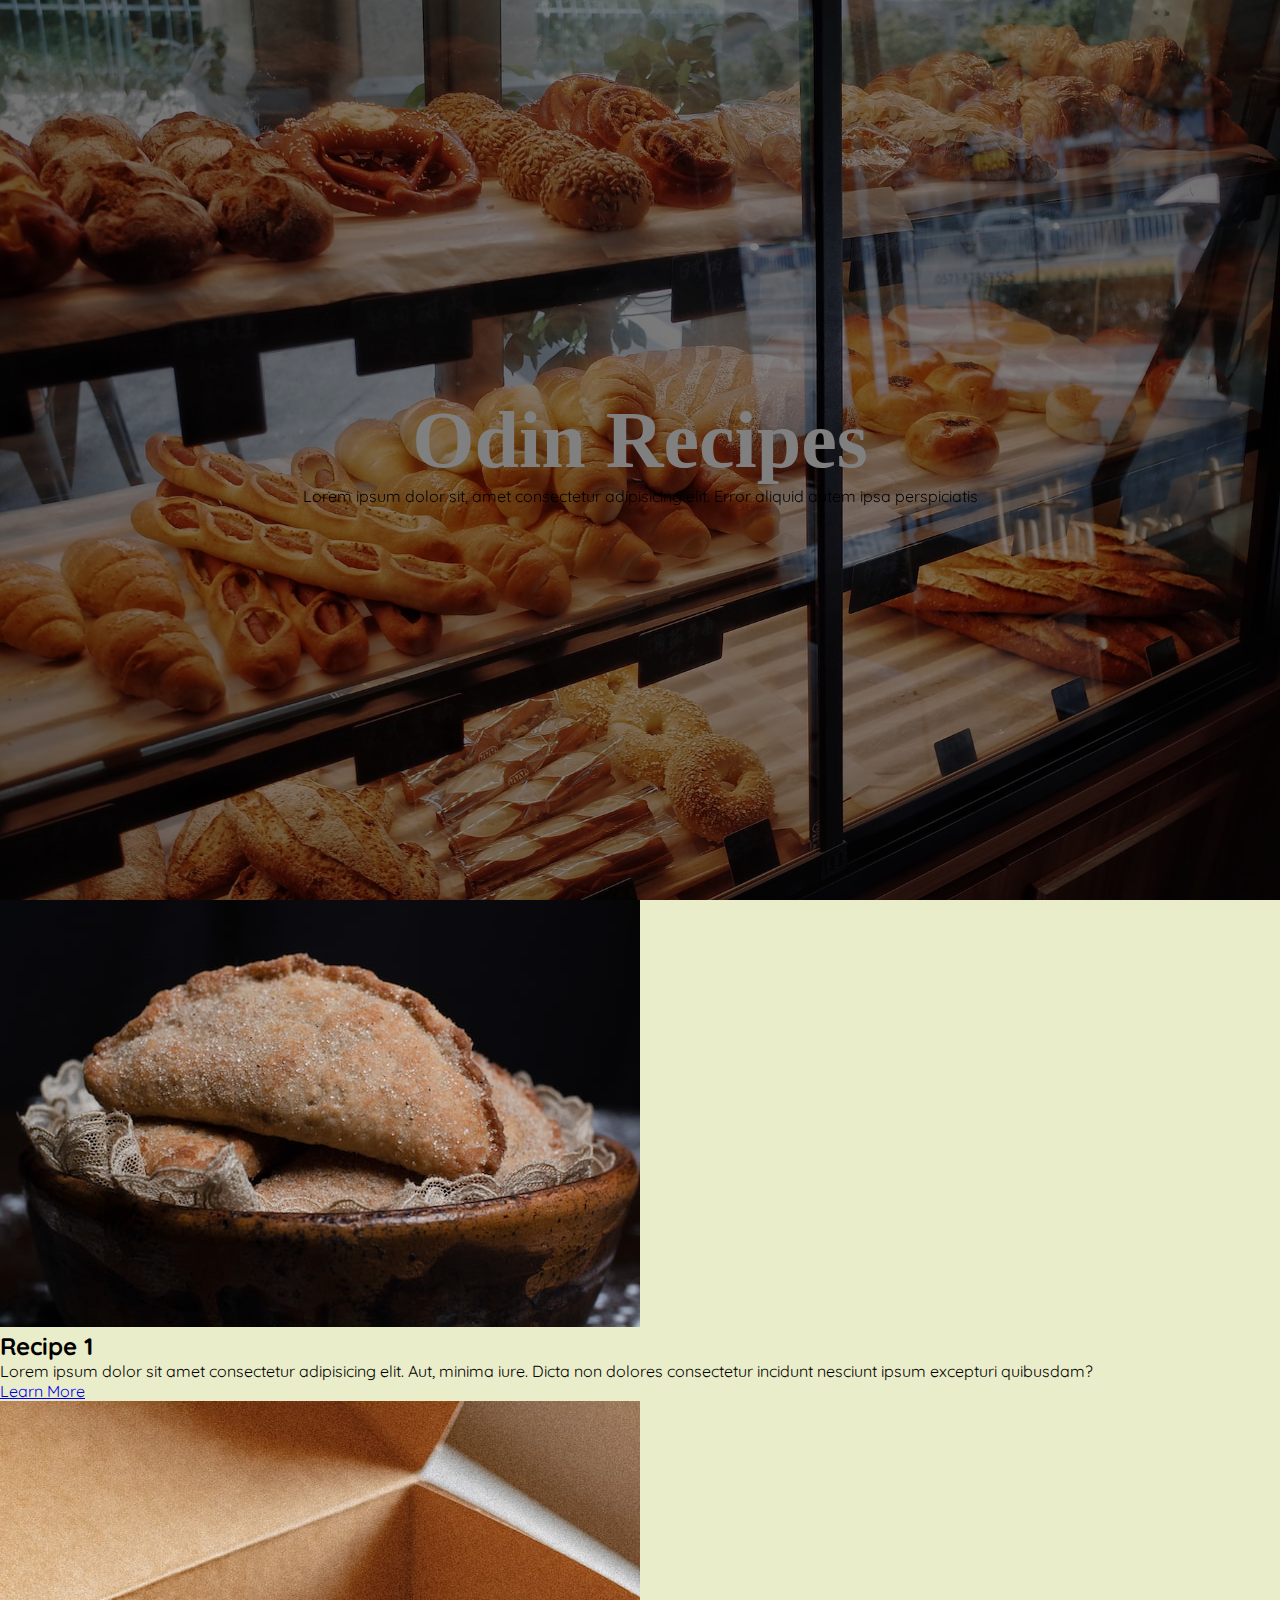
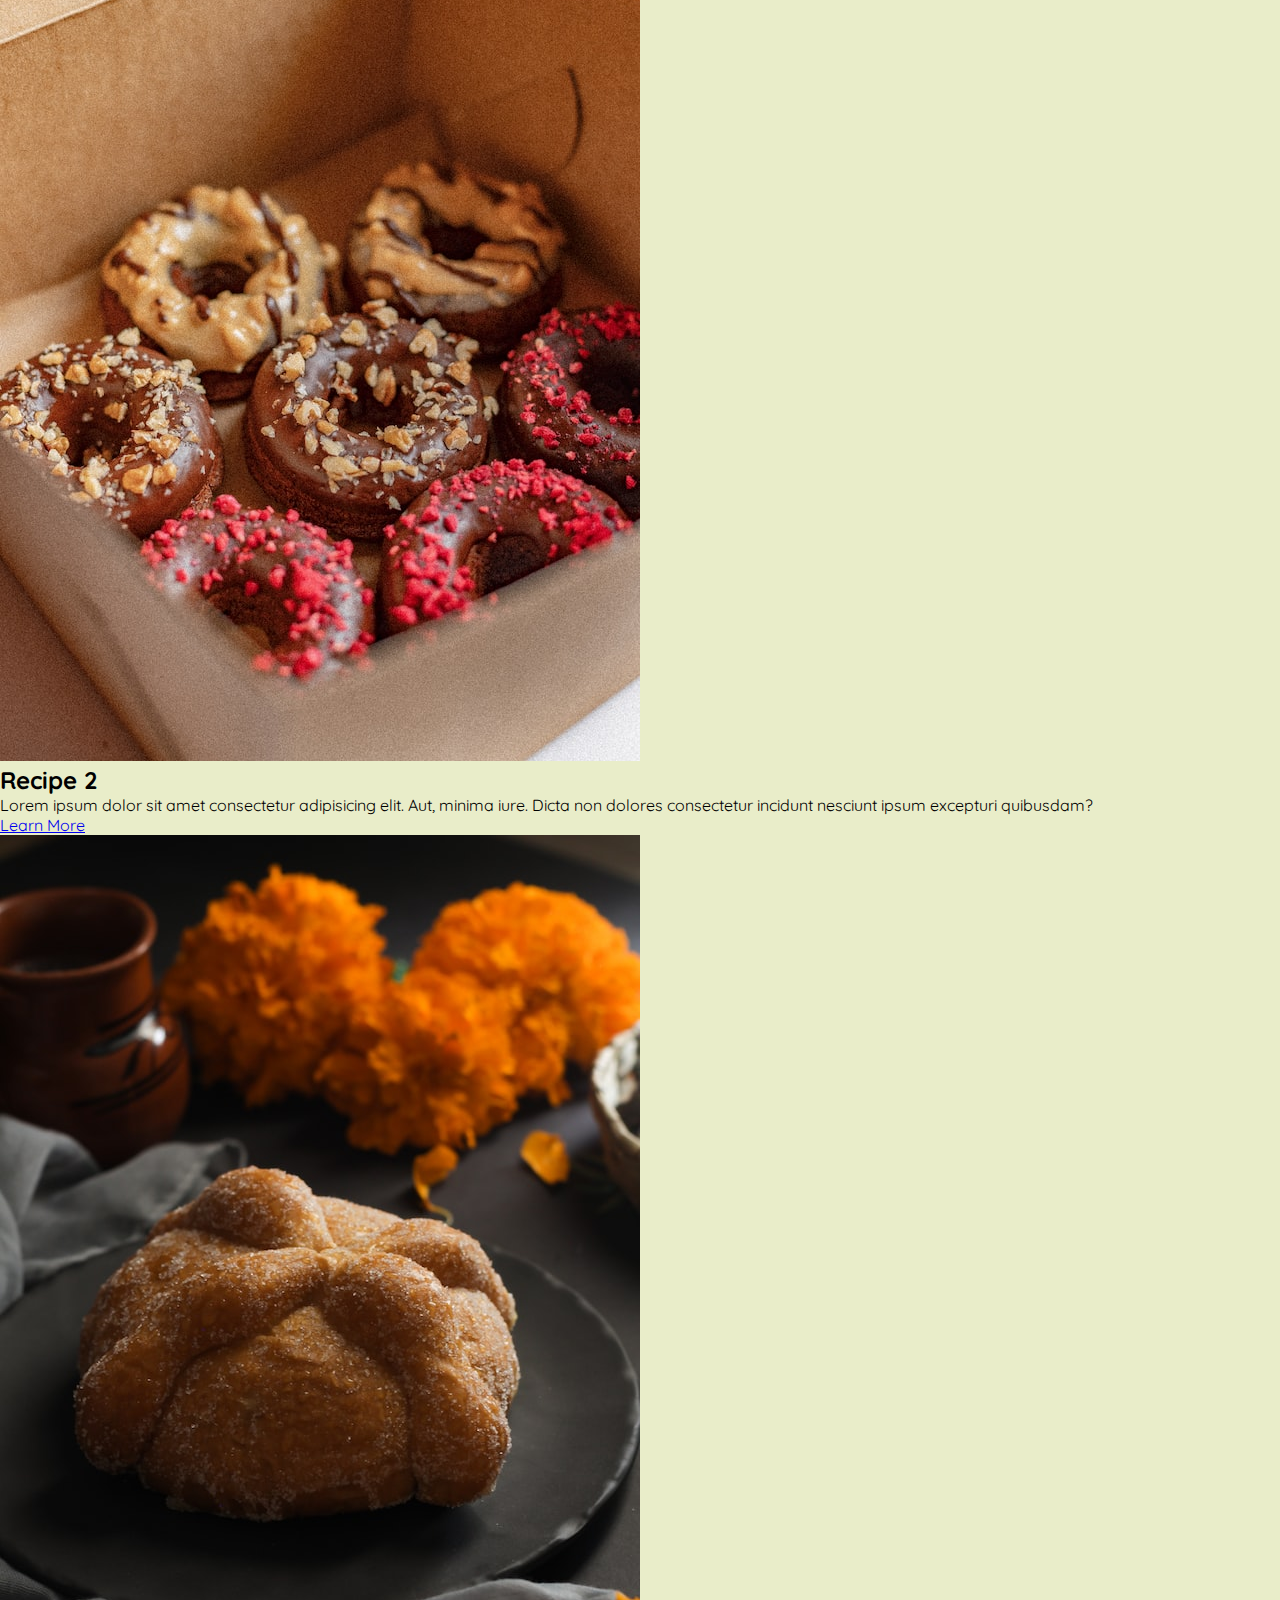
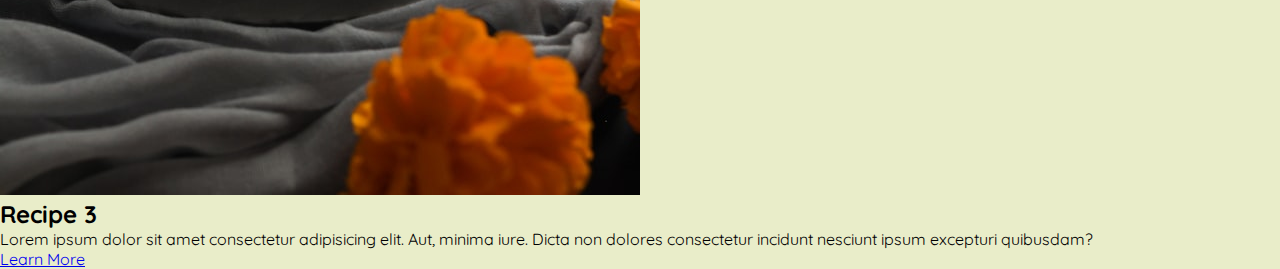
==== index.html @ 7fd89d57 "initial commit, add general structure of the page" ====
<!DOCTYPE html>
<html lang="en">

<head>
    <meta charset="UTF-8" />
    <meta http-equiv="X-UA-Compatible" content="IE=edge" />
    <meta name="viewport" content="width=device-width, initial-scale=1.0" />

    <link rel="preconnect" href="https://fonts.googleapis.com">
    <link rel="preconnect" href="https://fonts.gstatic.com" crossorigin>
    <link href="https://fonts.googleapis.com/css2?family=Merienda+One&family=Quicksand:wght@400;700&display=swap"
        rel="stylesheet">

    <link rel="stylesheet" href="styles.css">

    <title>Odin Recipes</title>
</head>

<body>
    <main class="wrapper">
        <section class="hero">  
            <div class="hero-inner">
                <h1 class="recipes-header">Odin Recipes</h1>
                <p>
                    Lorem ipsum dolor sit, amet consectetur adipisicing elit. Error aliquid autem ipsa perspiciatis
                </p>
            </div>
        </section>
        <section class="section section-1">
            <article class="recipe recipe-1">
                <!-- Here goes the img of recipe 1 -->
                <img src="./images/grecia-cristina-campero-arizpe-rPimkzt9zKE-unsplash.jpg" alt="empanada">
                <div class="description-container">
                    <h2 class="title-recipe">Recipe 1</h2>
                    <p class="description-recipe">
                        Lorem ipsum dolor sit amet consectetur adipisicing elit. Aut, minima
                        iure. Dicta non dolores consectetur incidunt nesciunt ipsum
                        excepturi quibusdam?
                    </p>
                    <a href="./recipes/recipe1.html" class="btn btn-1">Learn More</a>
                </div>
            </article>
        </section>

        <section class="section section-2">
            <article class="recipe recipe-2">
                <!-- Here goes the img of recipe 2 -->
                <img src="./images/aneta-voborilova-c8ovzYe3z0s-unsplash.jpg" alt="Donuts" class="img-2">
                <div class="description-container">
                    <h2 class="title-recipe">Recipe 2</h2>
                    <p class="description-recipe">
                        Lorem ipsum dolor sit amet consectetur adipisicing elit. Aut, minima
                        iure. Dicta non dolores consectetur incidunt nesciunt ipsum
                        excepturi quibusdam?
                    </p>
                    <a href="#" class="btn btn-2">Learn More</a>
                </div>
            </article>
        </section>

        <section class="section section-3">
            <article class="recipe recipe-3">
                <!-- Here goes the img of recipe 3 -->
                <img src="./images/fernanda-martinez-15DE6CUXjVM-unsplash.jpg" alt="pan de muerto" class="img-3">
                <div class="description-container">
                    <h2 class="title-recipe">Recipe 3</h2>
                    <p class="description-recipe">
                        Lorem ipsum dolor sit amet consectetur adipisicing elit. Aut, minima
                        iure. Dicta non dolores consectetur incidunt nesciunt ipsum
                        excepturi quibusdam?
                    </p>
                    <a href="#" class="btn btn-3">Learn More</a>
                </div>
            </article>
        </section>
    </main>
</body>

</html>
---- styles.css ----
:root {
    /* fonts for project */
    --title: 'Merienda One', cursive;
    --principalFont: 'Quicksand', sans-serif;;
}

html {
    box-sizing: border-box;
  }
  *, *:before, *:after {
    box-sizing: inherit;
    margin: 0;
    padding: 0;
}

body {
    background-color: #e9edc9;
    font-family: var(--principalFont);
}


h1 {
    font-family: var(--title);
}
 
img {
    max-width: 100%;
    height: auto;
 }


/* General Styles */

.hero {
    /* Sizing */
    width: 100vw;
    height: 100vh;
    text-align: center;
    /* Flexbox stuff */
    display: flex;
    justify-content: center;
    align-items: center;

    background-image: url(./images/header.jpg);
    background-size: cover;
    background-position: center center;
    background-repeat: no-repeat;
    background-attachment: fixed;

    filter: brightness(0.5);

}

.hero .recipes-header {
    font-size: 5rem;
    color: white;
}
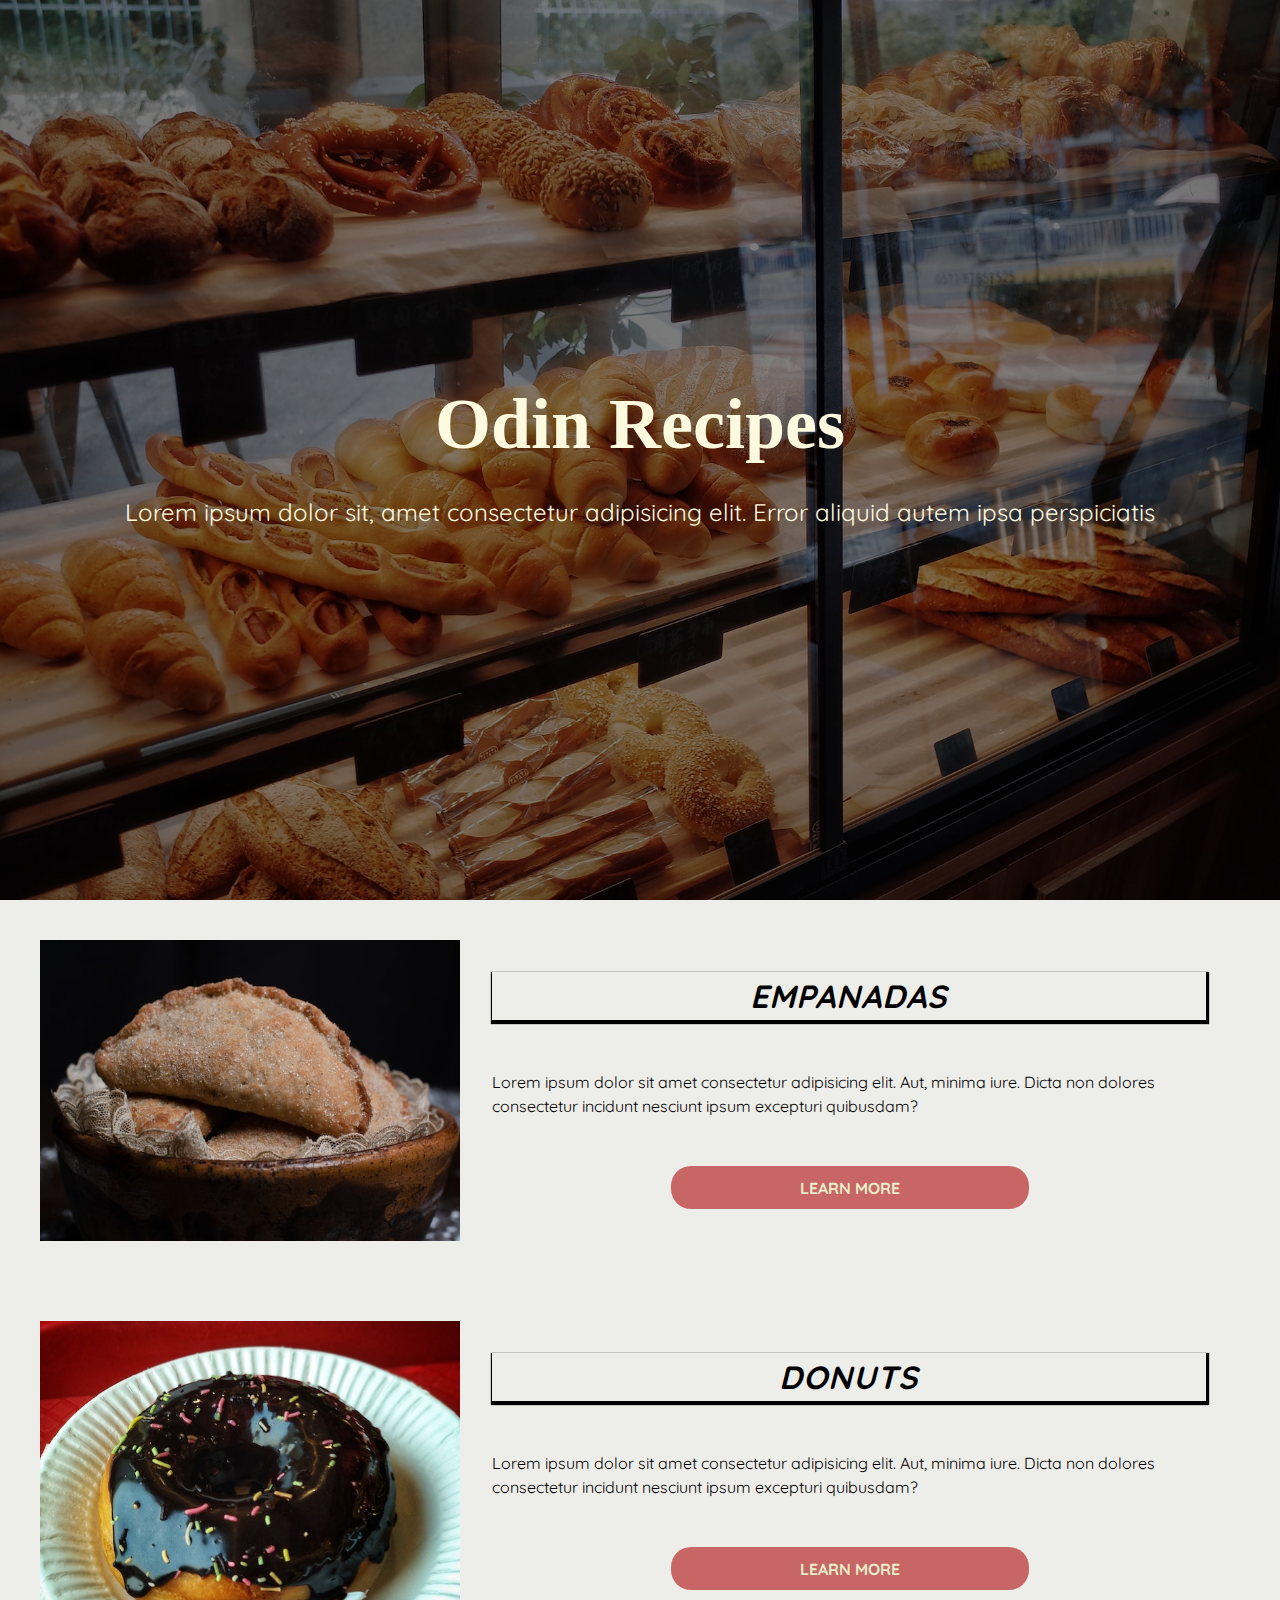
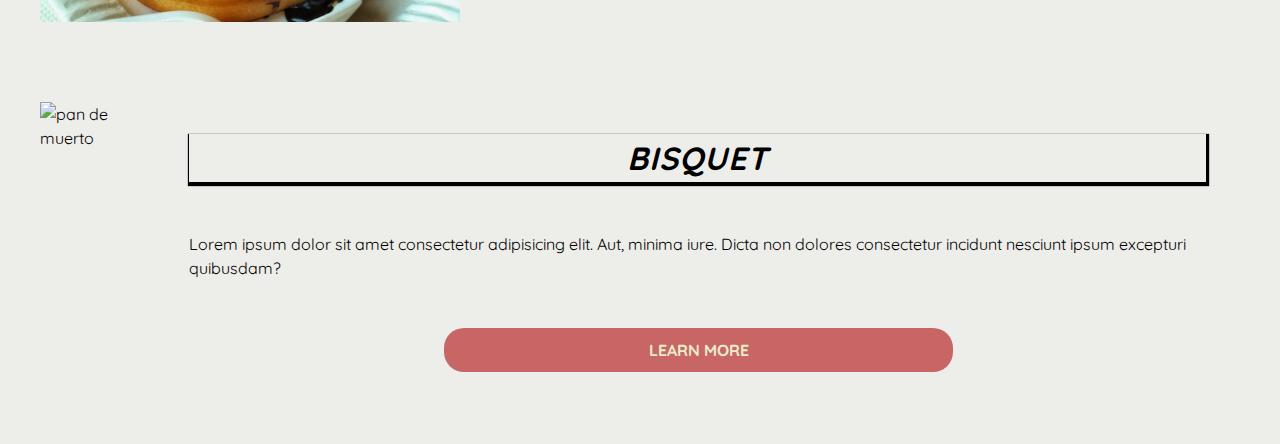
==== commit 3bc8b096: "finish home page" ====
--- a/index.html
+++ b/index.html
@@ -12,8 +12,7 @@
         rel="stylesheet">
 
     <link rel="stylesheet" href="styles.css">
-
-    <title>Odin Recipes</title>
+    <title>Odin</title>
 </head>
 
 <body>
@@ -21,7 +20,7 @@
         <section class="hero">  
             <div class="hero-inner">
                 <h1 class="recipes-header">Odin Recipes</h1>
-                <p>
+                <p class="recipes-description">
                     Lorem ipsum dolor sit, amet consectetur adipisicing elit. Error aliquid autem ipsa perspiciatis
                 </p>
             </div>
@@ -29,9 +28,9 @@
         <section class="section section-1">
             <article class="recipe recipe-1">
                 <!-- Here goes the img of recipe 1 -->
-                <img src="./images/grecia-cristina-campero-arizpe-rPimkzt9zKE-unsplash.jpg" alt="empanada">
+                <img class="img-1" src="./images/grecia-cristina-campero-arizpe-rPimkzt9zKE-unsplash.jpg" alt="empanada">
                 <div class="description-container">
-                    <h2 class="title-recipe">Recipe 1</h2>
+                    <h2 class="title-recipe">Empanadas</h2>
                     <p class="description-recipe">
                         Lorem ipsum dolor sit amet consectetur adipisicing elit. Aut, minima
                         iure. Dicta non dolores consectetur incidunt nesciunt ipsum
@@ -45,9 +44,9 @@
         <section class="section section-2">
             <article class="recipe recipe-2">
                 <!-- Here goes the img of recipe 2 -->
-                <img src="./images/aneta-voborilova-c8ovzYe3z0s-unsplash.jpg" alt="Donuts" class="img-2">
+                <img src="./images/donut3.jpg" alt="Donuts" class="img-2">
                 <div class="description-container">
-                    <h2 class="title-recipe">Recipe 2</h2>
+                    <h2 class="title-recipe">Donuts</h2>
                     <p class="description-recipe">
                         Lorem ipsum dolor sit amet consectetur adipisicing elit. Aut, minima
                         iure. Dicta non dolores consectetur incidunt nesciunt ipsum
@@ -61,9 +60,9 @@
         <section class="section section-3">
             <article class="recipe recipe-3">
                 <!-- Here goes the img of recipe 3 -->
-                <img src="./images/fernanda-martinez-15DE6CUXjVM-unsplash.jpg" alt="pan de muerto" class="img-3">
+                <img src="http://4.bp.blogspot.com/-bN9omKQ76us/VZ3hov6wKSI/AAAAAAAAFpo/fh0OlntKwAg/s1600/Bisquet-Royal.jpg" alt="pan de muerto" class="img-3">
                 <div class="description-container">
-                    <h2 class="title-recipe">Recipe 3</h2>
+                    <h2 class="title-recipe">Bisquet</h2>
                     <p class="description-recipe">
                         Lorem ipsum dolor sit amet consectetur adipisicing elit. Aut, minima
                         iure. Dicta non dolores consectetur incidunt nesciunt ipsum
--- a/styles.css
+++ b/styles.css
@@ -11,11 +11,14 @@
     box-sizing: inherit;
     margin: 0;
     padding: 0;
+    line-height: 1.5;
+    overflow-x: hidden;
 }
 
 body {
-    background-color: #e9edc9;
     font-family: var(--principalFont);
+    min-height: 100vh;
+    background-color: #edede9;
 }
 
 
@@ -28,12 +31,18 @@
     height: auto;
  }
 
+a {
+    display: block;
+    text-transform: uppercase;
+    text-decoration: none;
+    font-weight: bold;
+}
 
-/* General Styles */
+/* Hero Styles */
 
 .hero {
     /* Sizing */
-    width: 100vw;
+    position: relative;
     height: 100vh;
     text-align: center;
     /* Flexbox stuff */
@@ -41,17 +50,120 @@
     justify-content: center;
     align-items: center;
 
+}
+
+.hero::before {
+    content: "";
     background-image: url(./images/header.jpg);
     background-size: cover;
     background-position: center center;
     background-repeat: no-repeat;
     background-attachment: fixed;
-
+    position: absolute;
+    top: 0px;
+    right: 0px;
+    bottom: 0px;
+    left: 0px;
     filter: brightness(0.5);
-
 }
 
-.hero .recipes-header {
-    font-size: 5rem;
-    color: white;
+.hero-inner {
+    padding: 1rem;
+}
+
+.hero .recipes-header{
+    position: relative;
+    color: #fefae0;
+    font-size: 3.5rem;   
+}
+
+.hero .recipes-description {
+    position: relative;
+    color: #fefae0;
+    font-size: 1rem;
+    margin-top: 1rem;
+}
+
+/* Sections */
+
+.section {
+    padding: 1rem;
+}
+
+.description-container {
+    margin-top: 1rem;
+    padding: 1rem;
+}
+
+.title-recipe {
+    letter-spacing: 1px;
+    text-transform: uppercase;
+    text-align: center;
+    border-bottom: 2px solid black;
+    border-right: 2px solid black;
+    box-shadow: 0px 1px 1px 1px;
+    font-style: italic;
+}
+
+.title-recipe, .description-recipe {
+    margin-bottom: 1rem;
+}
+
+/* Buttons */
+
+.btn {
+    background-color: #c86666;
+    width: 50%;
+    margin: 0 auto;
+    text-align: center;
+    color: #e9edc9;
+    padding: 0.3rem;
+    border-radius: 20px;
+    cursor: pointer;
+}
+
+.btn:hover {
+    scale: 1.1;
+    background-color: black;
+}
+
+@media (min-width: 700px) {
+    .hero .recipes-header{
+        font-size: 4.5rem;
+    }
+
+    .hero .recipes-description {
+        font-size: 1.5rem;
+    } 
+
+    .section {
+        padding: 2.5rem;
+    }
+
+    .recipe {
+        display: flex;
+    }
+
+    .description-container {
+        margin-top: 0;
+        padding: 2rem;
+        display: flex;
+        flex-direction: column;
+        justify-content: space-around;
+        gap: 2rem;
+    }    
+
+    .title-recipe {
+        font-size: 2rem;
+    }
+
+    .recipes-description {
+        font-size: 1.5rem;
+    }
+
+    .btn {
+        padding: 0.6rem;
+    }
+
+
 }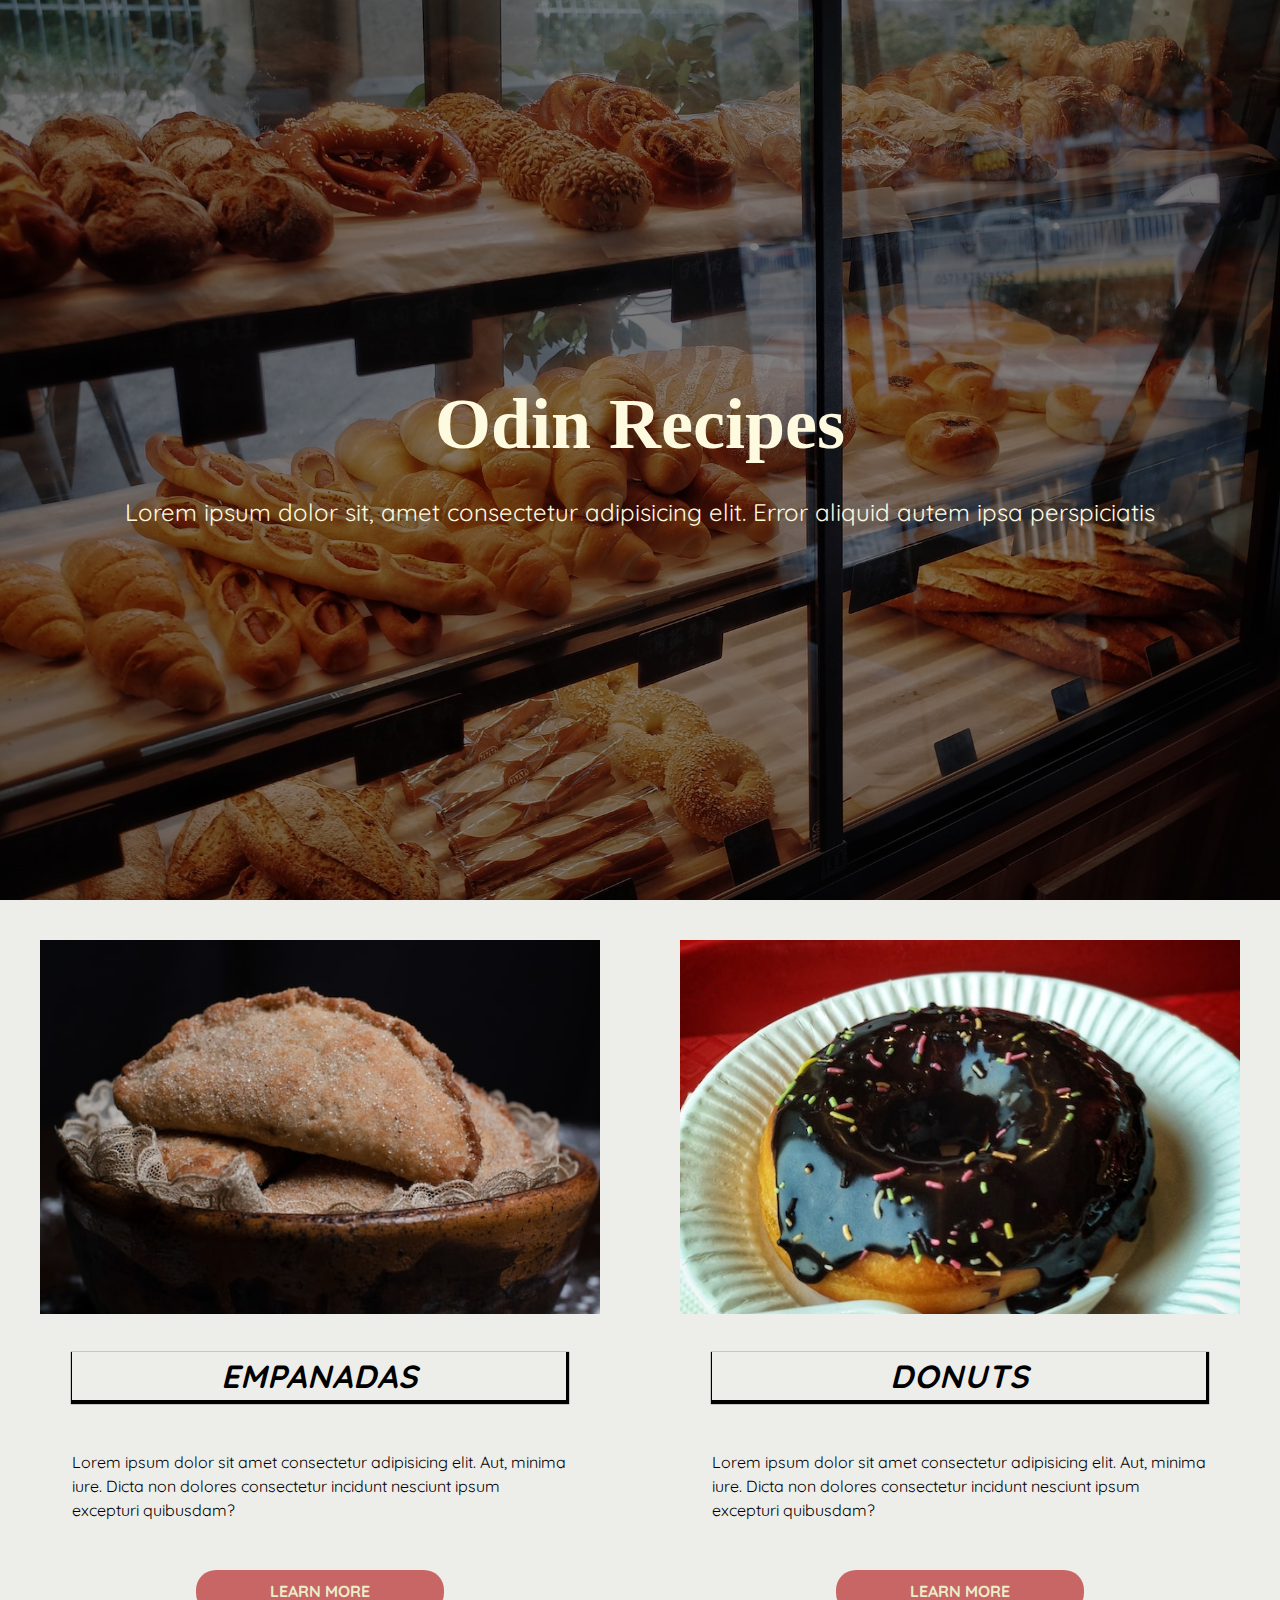
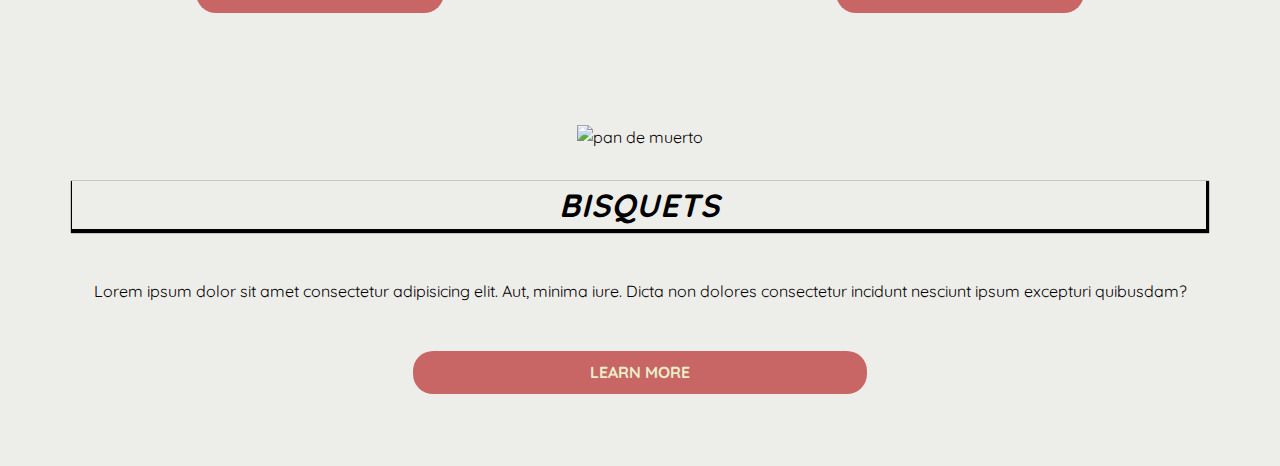
==== commit 2062b833: "change in grid on home page" ====
--- a/index.html
+++ b/index.html
@@ -2,9 +2,9 @@
 <html lang="en">
 
 <head>
-    <meta charset="UTF-8" />
-    <meta http-equiv="X-UA-Compatible" content="IE=edge" />
-    <meta name="viewport" content="width=device-width, initial-scale=1.0" />
+    <meta charset="UTF-8" >
+    <meta http-equiv="X-UA-Compatible" content="IE=edge" >
+    <meta name="viewport" content="width=device-width, initial-scale=1.0" >
 
     <link rel="preconnect" href="https://fonts.googleapis.com">
     <link rel="preconnect" href="https://fonts.gstatic.com" crossorigin>
@@ -25,53 +25,55 @@
                 </p>
             </div>
         </section>
-        <section class="section section-1">
-            <article class="recipe recipe-1">
-                <!-- Here goes the img of recipe 1 -->
-                <img class="img-1" src="./images/grecia-cristina-campero-arizpe-rPimkzt9zKE-unsplash.jpg" alt="empanada">
-                <div class="description-container">
-                    <h2 class="title-recipe">Empanadas</h2>
-                    <p class="description-recipe">
-                        Lorem ipsum dolor sit amet consectetur adipisicing elit. Aut, minima
-                        iure. Dicta non dolores consectetur incidunt nesciunt ipsum
-                        excepturi quibusdam?
-                    </p>
-                    <a href="./recipes/recipe1.html" class="btn btn-1">Learn More</a>
-                </div>
-            </article>
-        </section>
-
-        <section class="section section-2">
-            <article class="recipe recipe-2">
-                <!-- Here goes the img of recipe 2 -->
-                <img src="./images/donut3.jpg" alt="Donuts" class="img-2">
-                <div class="description-container">
-                    <h2 class="title-recipe">Donuts</h2>
-                    <p class="description-recipe">
-                        Lorem ipsum dolor sit amet consectetur adipisicing elit. Aut, minima
-                        iure. Dicta non dolores consectetur incidunt nesciunt ipsum
-                        excepturi quibusdam?
-                    </p>
-                    <a href="#" class="btn btn-2">Learn More</a>
-                </div>
-            </article>
-        </section>
-
-        <section class="section section-3">
-            <article class="recipe recipe-3">
-                <!-- Here goes the img of recipe 3 -->
-                <img src="http://4.bp.blogspot.com/-bN9omKQ76us/VZ3hov6wKSI/AAAAAAAAFpo/fh0OlntKwAg/s1600/Bisquet-Royal.jpg" alt="pan de muerto" class="img-3">
-                <div class="description-container">
-                    <h2 class="title-recipe">Bisquet</h2>
-                    <p class="description-recipe">
-                        Lorem ipsum dolor sit amet consectetur adipisicing elit. Aut, minima
-                        iure. Dicta non dolores consectetur incidunt nesciunt ipsum
-                        excepturi quibusdam?
-                    </p>
-                    <a href="#" class="btn btn-3">Learn More</a>
-                </div>
-            </article>
-        </section>
+        <div class="container">
+            <section class="section section-1">
+                <article class="recipe recipe-1">
+                    <!-- Here goes the img of recipe 1 -->
+                    <img class="img-1" src="./images/grecia-cristina-campero-arizpe-rPimkzt9zKE-unsplash.jpg" alt="empanada">
+                    <div class="description-container">
+                        <h2 class="title-recipe">Empanadas</h2>
+                        <p class="description-recipe">
+                            Lorem ipsum dolor sit amet consectetur adipisicing elit. Aut, minima
+                            iure. Dicta non dolores consectetur incidunt nesciunt ipsum
+                            excepturi quibusdam?
+                        </p>
+                        <a href="./recipes/recipe1.html" class="btn btn-1">Learn More</a>
+                    </div>
+                </article>
+            </section>
+    
+            <section class="section section-2">
+                <article class="recipe recipe-2">
+                    <!-- Here goes the img of recipe 2 -->
+                    <img src="./images/donut3.jpg" alt="Donuts" class="img-2">
+                    <div class="description-container">
+                        <h2 class="title-recipe">Donuts</h2>
+                        <p class="description-recipe">
+                            Lorem ipsum dolor sit amet consectetur adipisicing elit. Aut, minima
+                            iure. Dicta non dolores consectetur incidunt nesciunt ipsum
+                            excepturi quibusdam?
+                        </p>
+                        <a href="./recipes/recipe2.html" class="btn btn-2">Learn More</a>
+                    </div>
+                </article>
+            </section>
+    
+            <section class="section section-3">
+                <article class="recipe recipe-3">
+                    <!-- Here goes the img of recipe 3 -->
+                    <img src="http://4.bp.blogspot.com/-bN9omKQ76us/VZ3hov6wKSI/AAAAAAAAFpo/fh0OlntKwAg/s1600/Bisquet-Royal.jpg" alt="pan de muerto" class="img-3">
+                    <div class="description-container">
+                        <h2 class="title-recipe">Bisquets</h2>
+                        <p class="description-recipe">
+                            Lorem ipsum dolor sit amet consectetur adipisicing elit. Aut, minima
+                            iure. Dicta non dolores consectetur incidunt nesciunt ipsum
+                            excepturi quibusdam?
+                        </p>
+                        <a href="./recipes/recipe3.html" class="btn btn-3">Learn More</a>
+                    </div>
+                </article>
+            </section>
+        </div>
     </main>
 </body>
 
--- a/styles.css
+++ b/styles.css
@@ -12,7 +12,6 @@
     margin: 0;
     padding: 0;
     line-height: 1.5;
-    overflow-x: hidden;
 }
 
 body {
@@ -136,12 +135,26 @@
         font-size: 1.5rem;
     } 
 
+    .container {
+        display: grid;
+        grid-template-columns: 1fr 1fr;
+    }
+
+    .section-3 {
+        grid-column-start: 1;
+        grid-column-end: 4;
+    }
+
+    .btn-3 {
+        width: 40%;
+    }
+
     .section {
         padding: 2.5rem;
     }
 
-    .recipe {
-        display: flex;
+    .recipe-3 {
+        text-align: center;
     }
 
     .description-container {
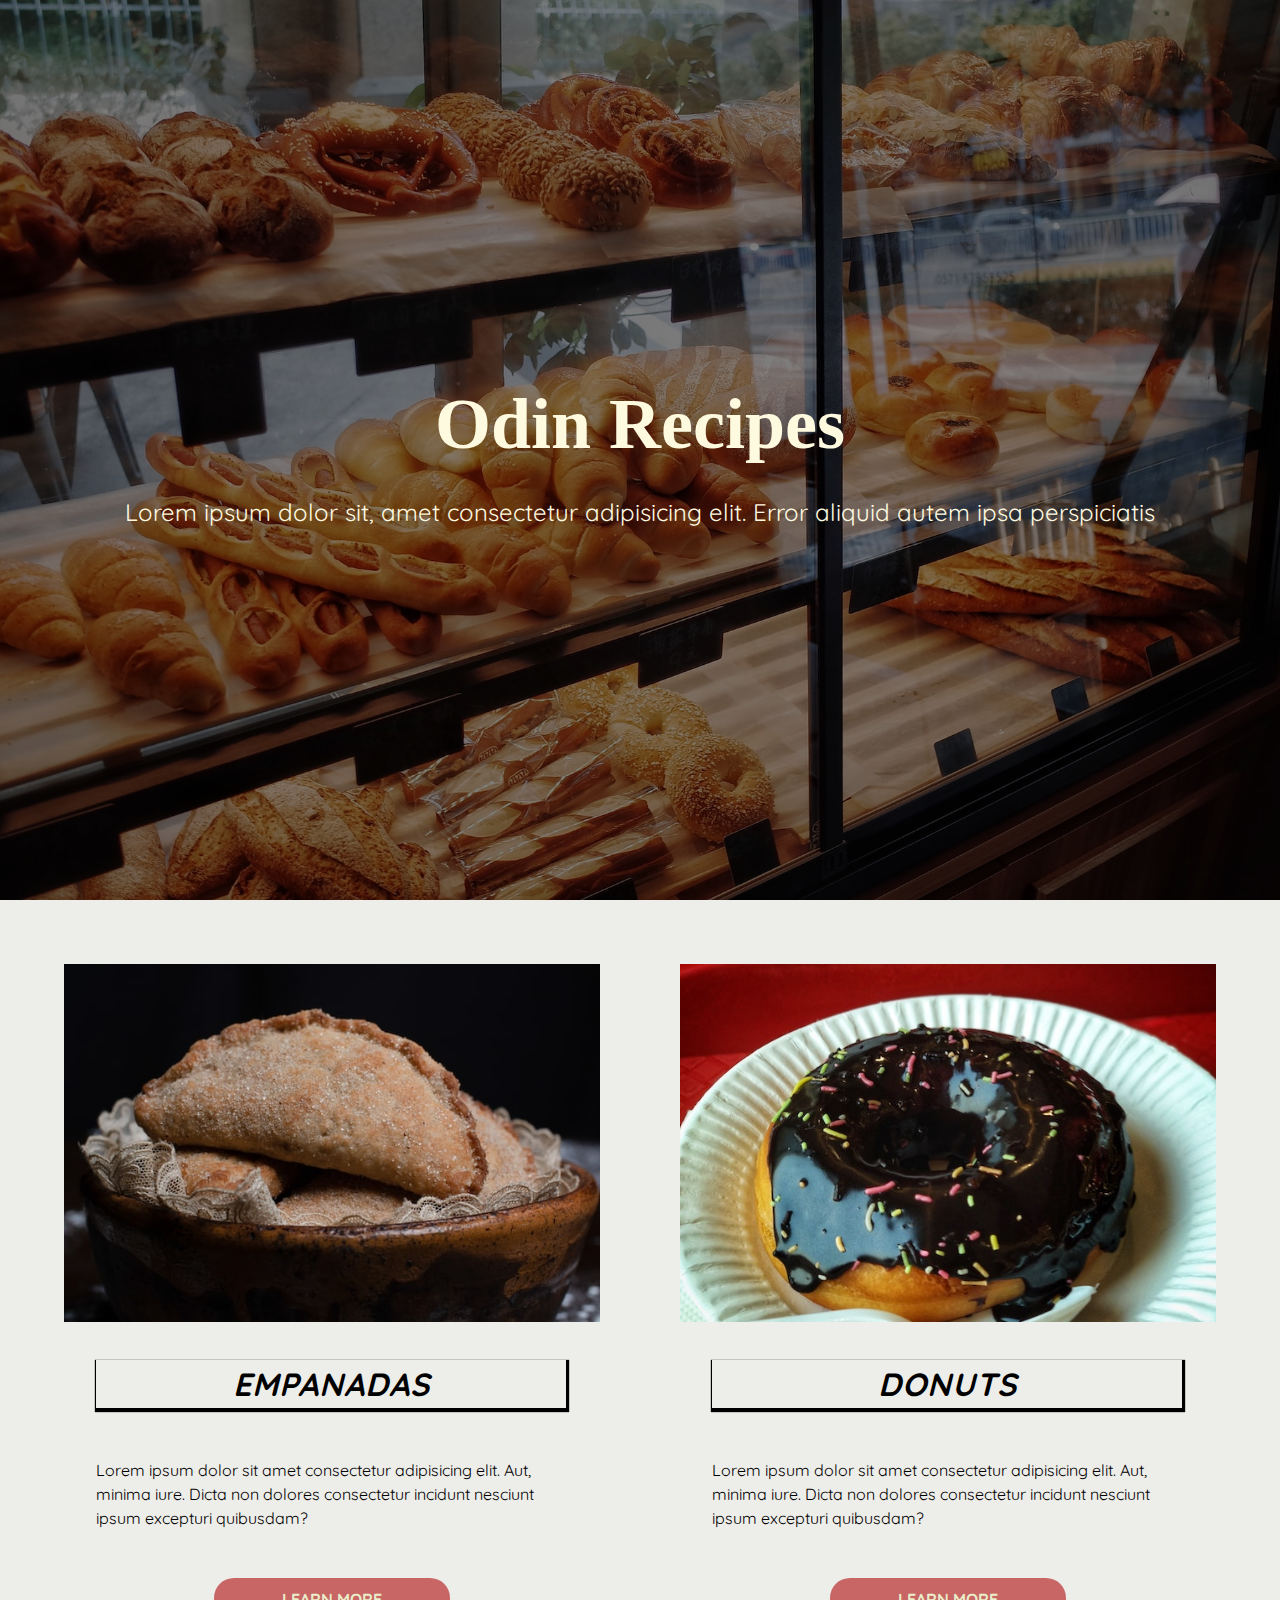
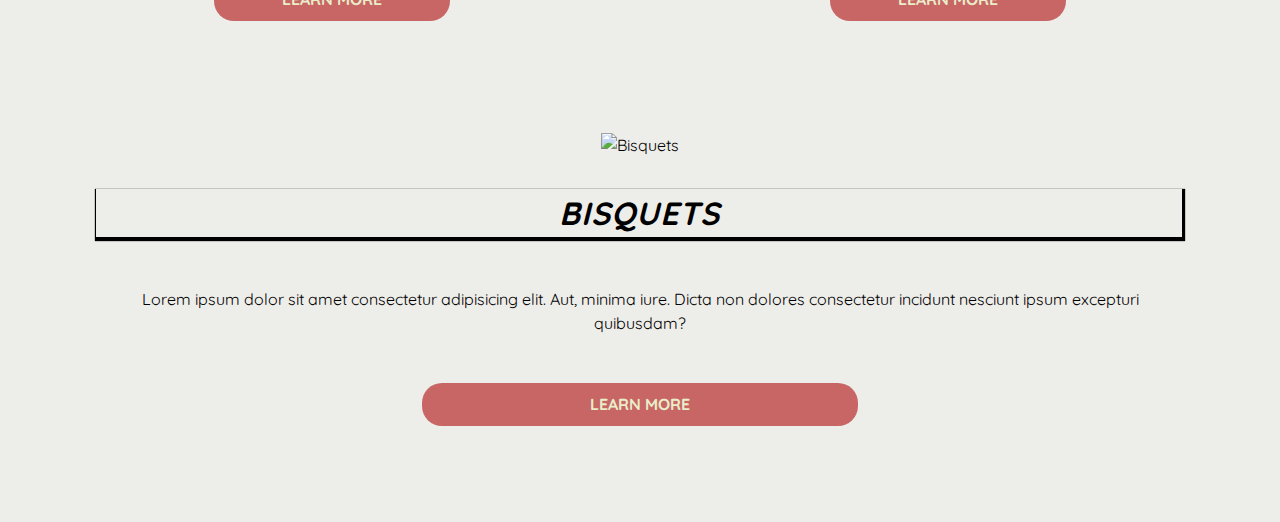
==== commit a16cd649: "finish second recipe" ====
--- a/index.html
+++ b/index.html
@@ -61,7 +61,7 @@
             <section class="section section-3">
                 <article class="recipe recipe-3">
                     <!-- Here goes the img of recipe 3 -->
-                    <img src="http://4.bp.blogspot.com/-bN9omKQ76us/VZ3hov6wKSI/AAAAAAAAFpo/fh0OlntKwAg/s1600/Bisquet-Royal.jpg" alt="pan de muerto" class="img-3">
+                    <img src="http://4.bp.blogspot.com/-bN9omKQ76us/VZ3hov6wKSI/AAAAAAAAFpo/fh0OlntKwAg/s1600/Bisquet-Royal.jpg" alt="Bisquets" class="img-3">
                     <div class="description-container">
                         <h2 class="title-recipe">Bisquets</h2>
                         <p class="description-recipe">
--- a/styles.css
+++ b/styles.css
@@ -37,14 +37,20 @@
     font-weight: bold;
 }
 
+iframe {
+    display: block;
+    margin: 0;
+    padding: 0;
+}
+
 /* Hero Styles */
 
 .hero {
-    /* Sizing */
+    
     position: relative;
     height: 100vh;
     text-align: center;
-    /* Flexbox stuff */
+    
     display: flex;
     justify-content: center;
     align-items: center;
@@ -83,6 +89,10 @@
     margin-top: 1rem;
 }
 
+.container {
+    margin: 1.5rem;
+}
+
 /* Sections */
 
 .section {
@@ -116,7 +126,7 @@
     margin: 0 auto;
     text-align: center;
     color: #e9edc9;
-    padding: 0.3rem;
+    padding: 0.7rem;
     border-radius: 20px;
     cursor: pointer;
 }
@@ -179,4 +189,119 @@
     }
 
 
+}
+
+/* Start of recipes */
+
+
+.wrapper-recipe1 {
+    background-color: #ffa200;
+    padding-bottom: 1.5rem;
+}
+
+.principal {
+    text-align: center;
+}
+
+.main-text {
+    margin-top: 1rem;
+}
+
+.container-details{
+    padding: 3rem;
+    padding-bottom: 1rem;
+    padding-top: 1rem;
+    margin-top: 1rem;
+}
+
+.instructions-container {
+    margin-top: 1rem;
+}
+
+.list-item, .ol-list-item {
+    margin-top: 1rem;
+}
+
+.btn-recipe {
+    margin-top: 1.5rem;
+    background-color: #e9edc9;
+    color: black;
+}
+
+.btn-recipe:hover {
+    color: white
+}
+
+
+.video-container {
+    display: flex;
+    justify-content: center;
+}
+
+@media (min-width: 700px) {
+
+    .main-text {
+        border: none;
+        font-size: 2.5rem;
+    }
+
+    .principal {
+        display: grid;
+        grid-template-columns: repeat(2, 3fr);
+    }
+
+    .principal > h1 {
+        align-self: center;
+    }
+
+    .container-details {
+        padding: 2rem;
+        padding-bottom: 0;
+        margin: 2rem;
+
+    }
+
+    .instructions-container {
+        margin-top: 2rem;
+    }
+
+   
+
+    .iframe {
+        width: 500px;
+        height: 300px;
+    }
+
+}
+
+/* Recipe 2 */
+
+.wrapper-recipe2 {
+    background-color: #bad4aa;
+    padding-bottom: 1.5rem;
+}
+
+.btn-recipe-2 {
+    text-align: center;
+    text-decoration: initial;
+    color: blue;
+    border-top: 1px solid black;
+    border-bottom: 1px solid black;
+    font-size: 1.2rem;
+    width: 90%;
+    margin: 0 auto;
+}
+
+.btn-recipe-2:hover {
+    scale: 1.1;
+    background-color: #ffa200;
+
+}
+
+
+/* Recipe 3 */
+
+.wrapper-recipe3 {
+    background-color: #ffd151;
+    padding-bottom: 1.5rem;
 }